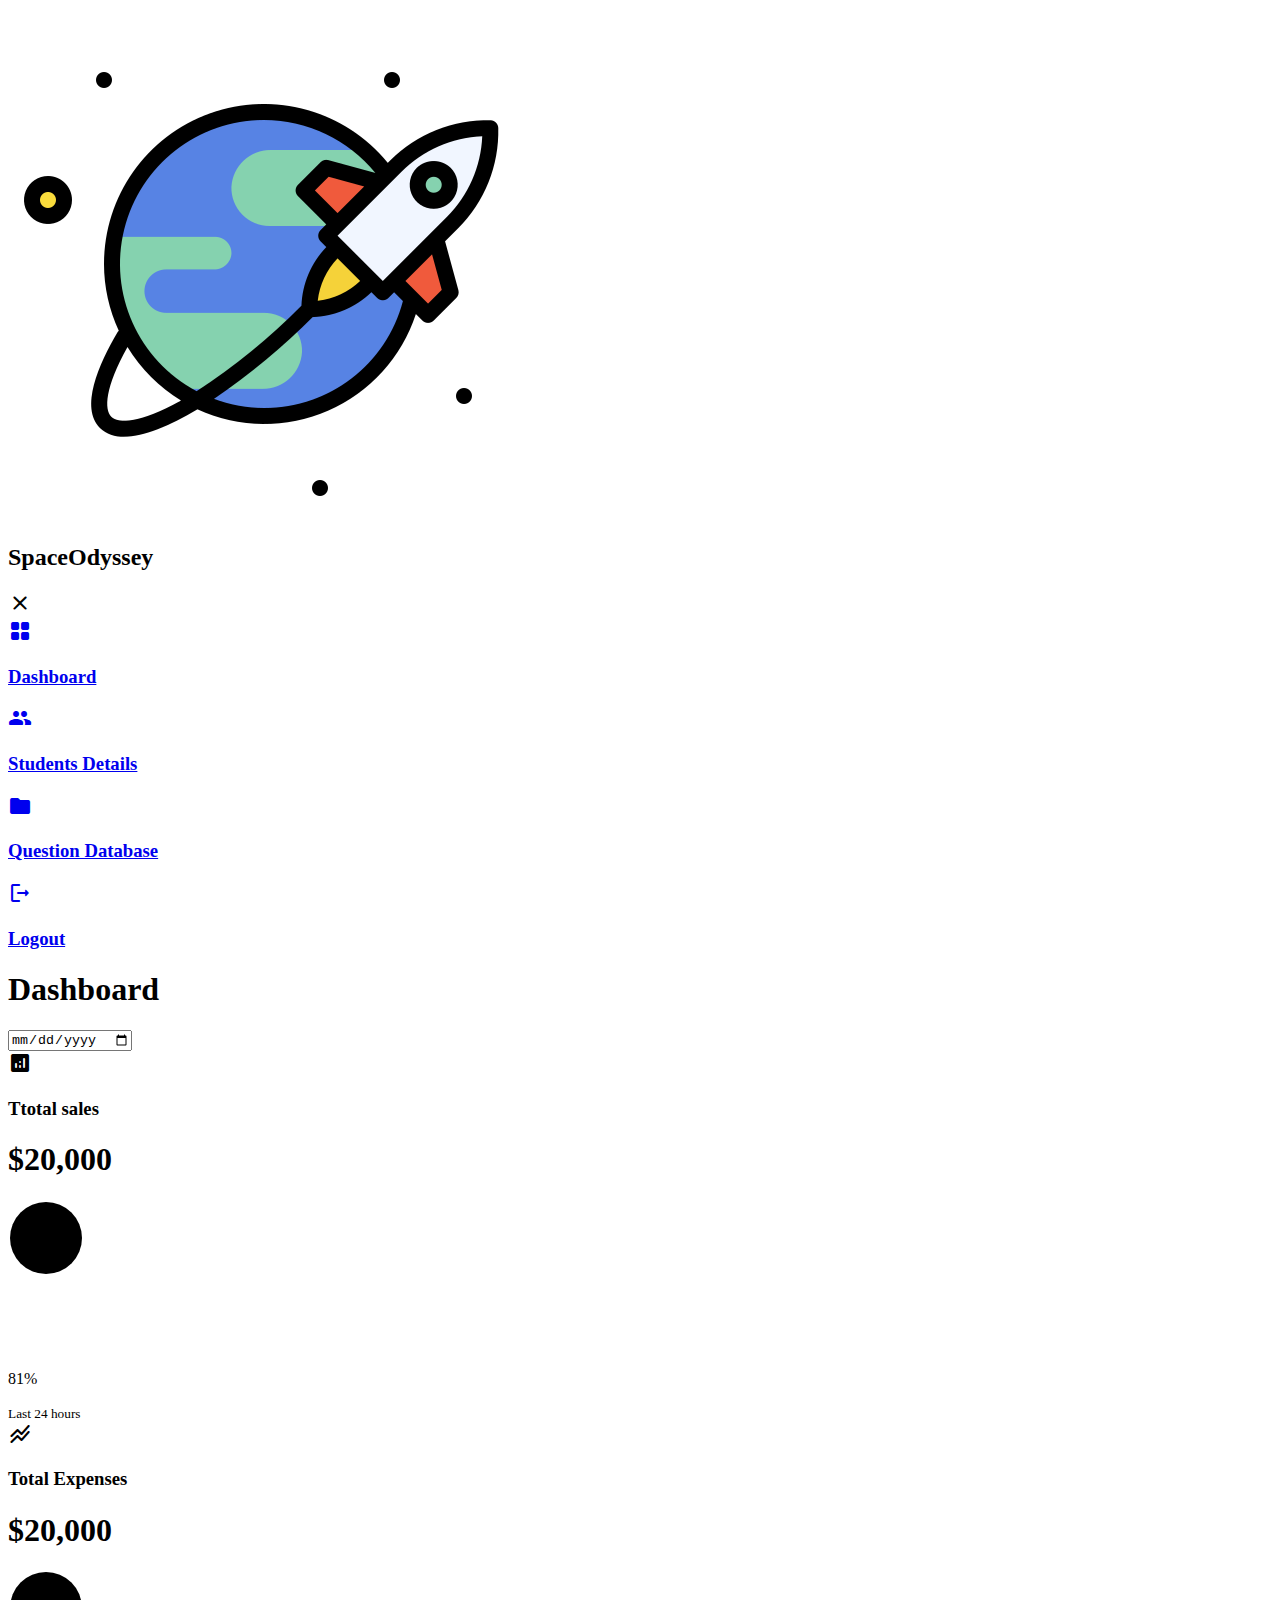
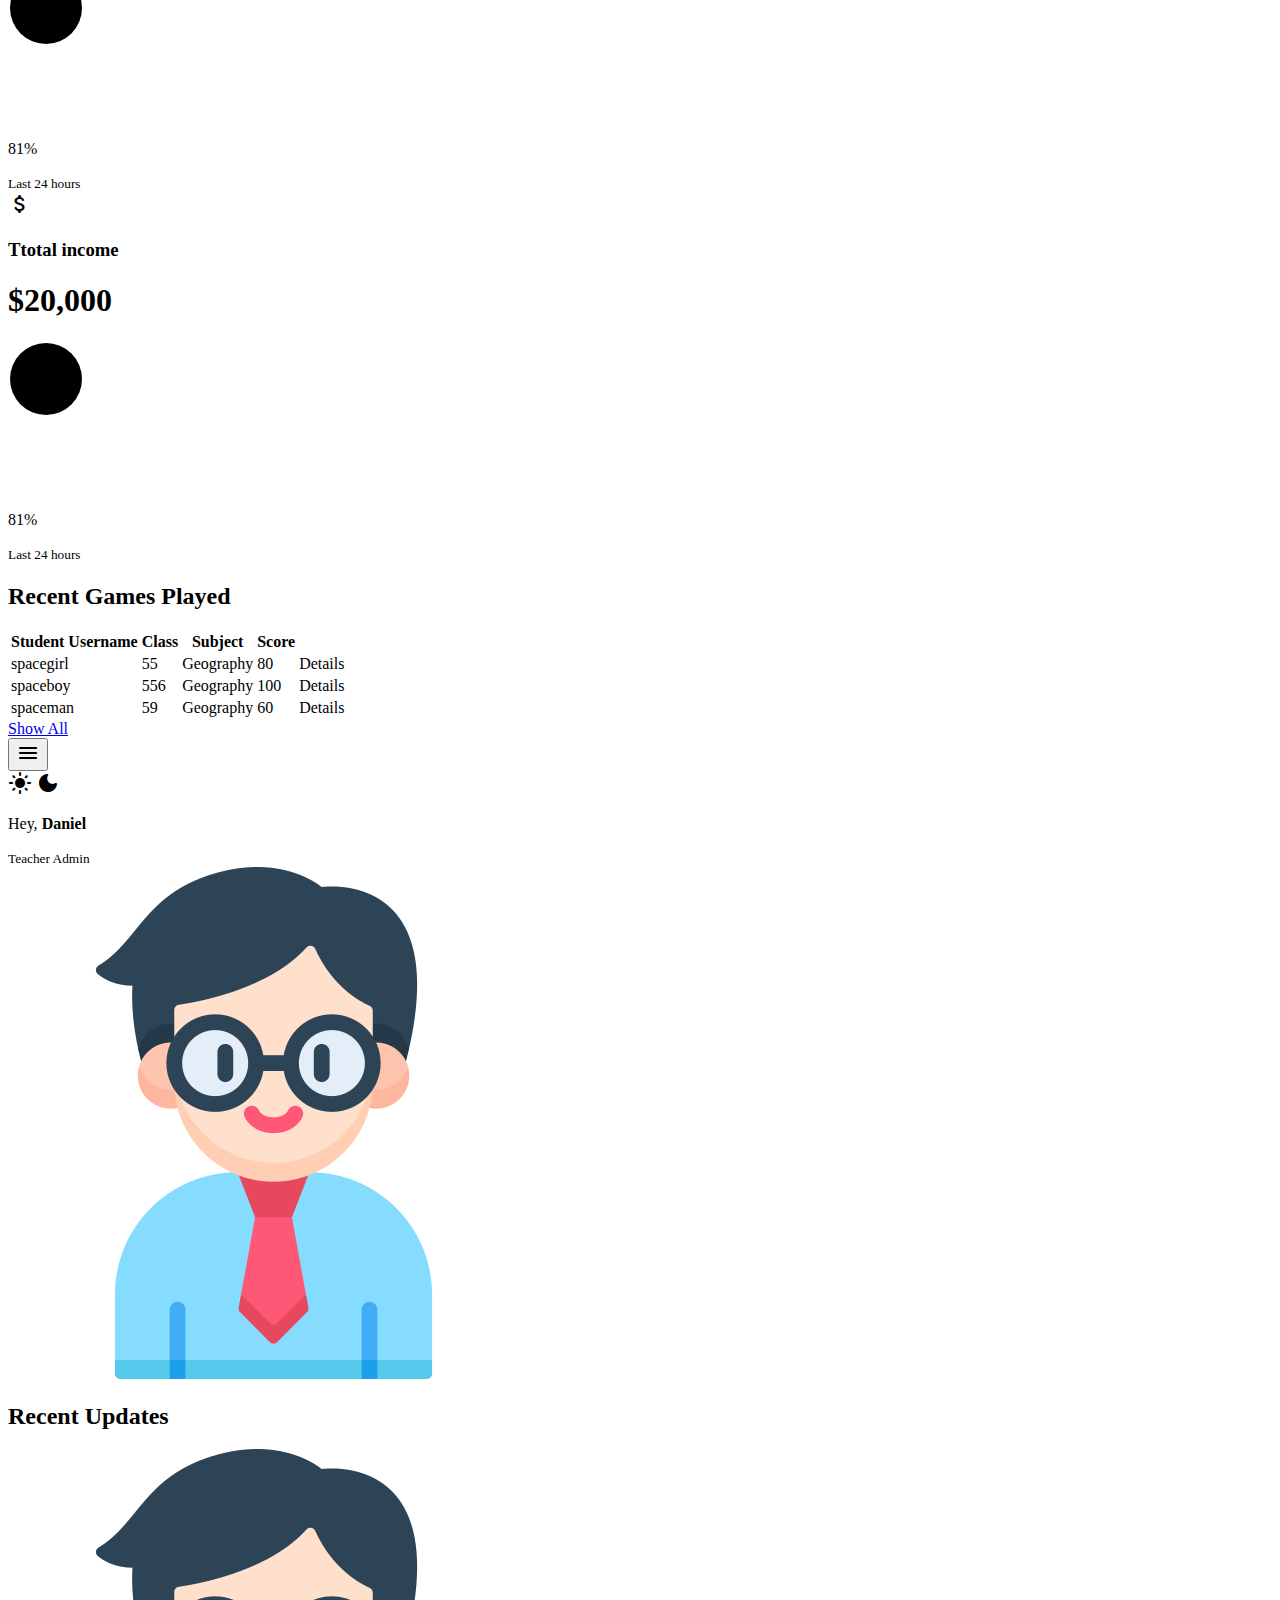
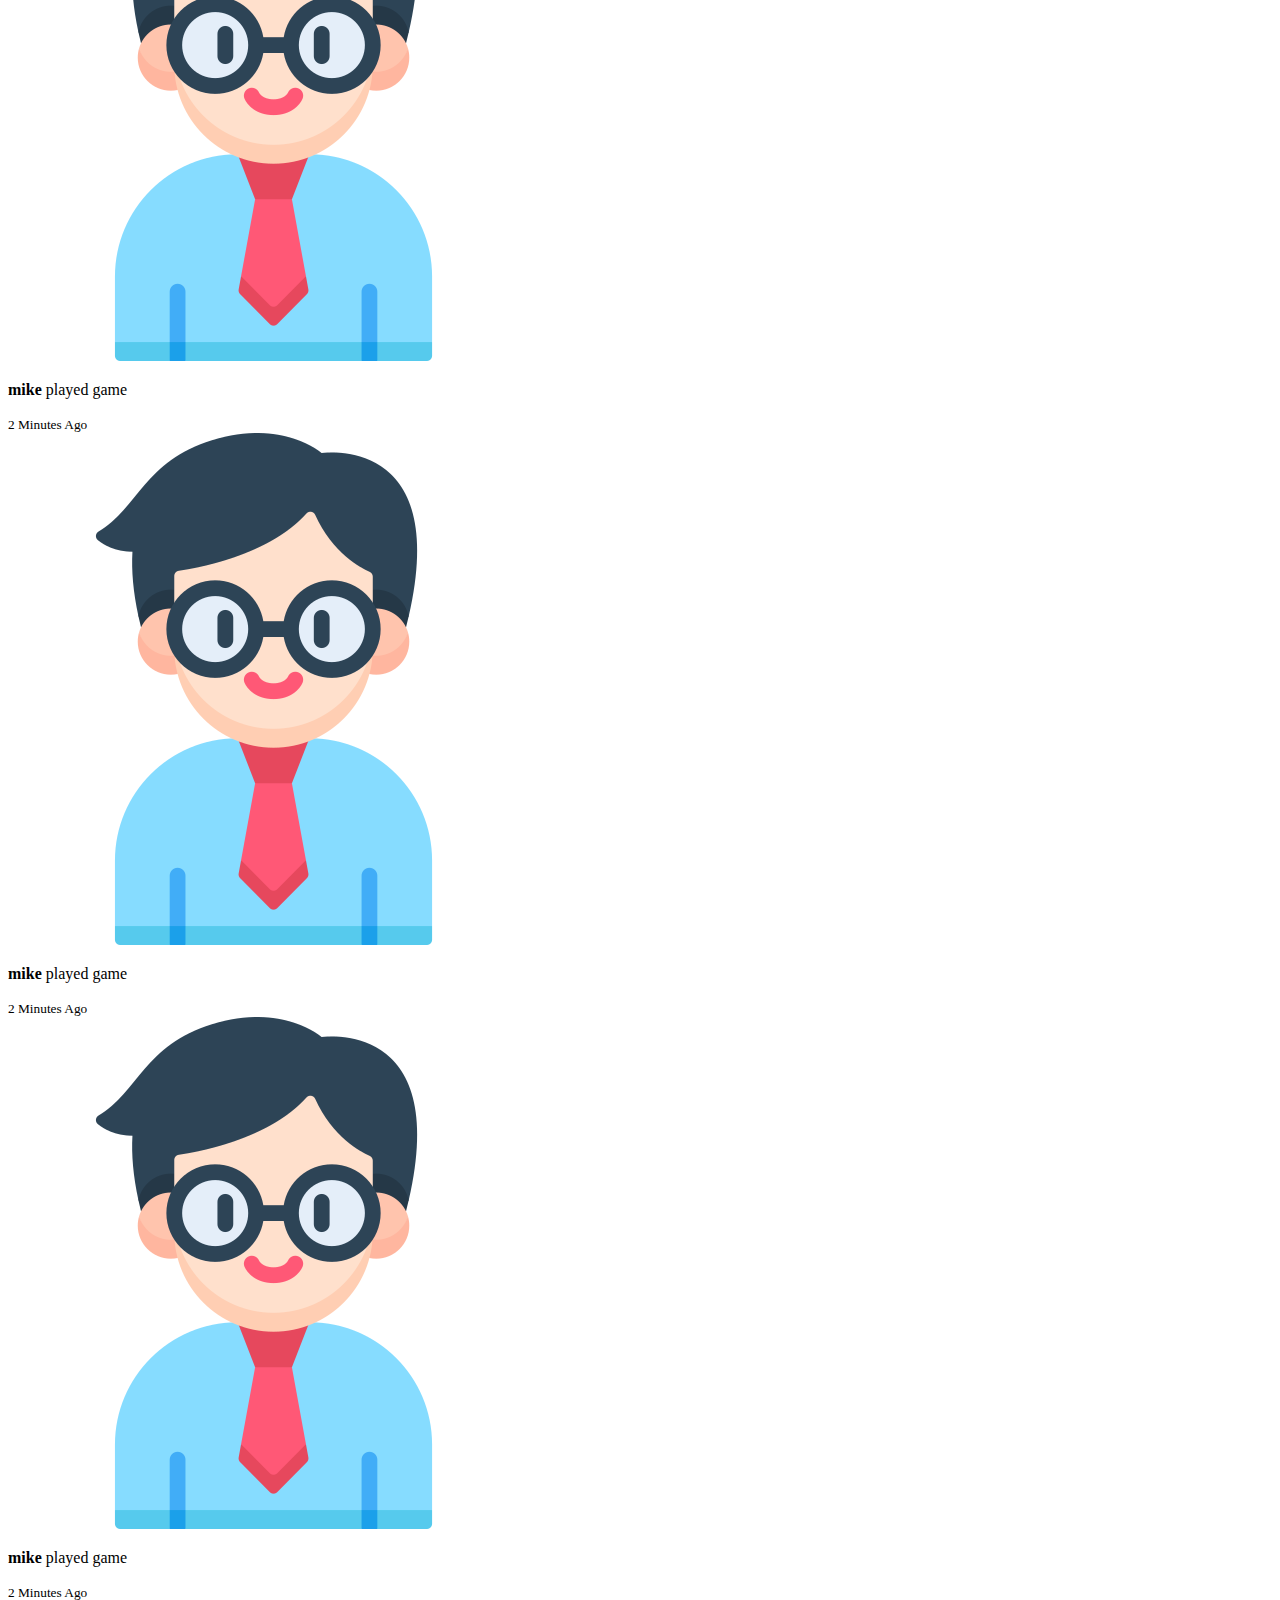
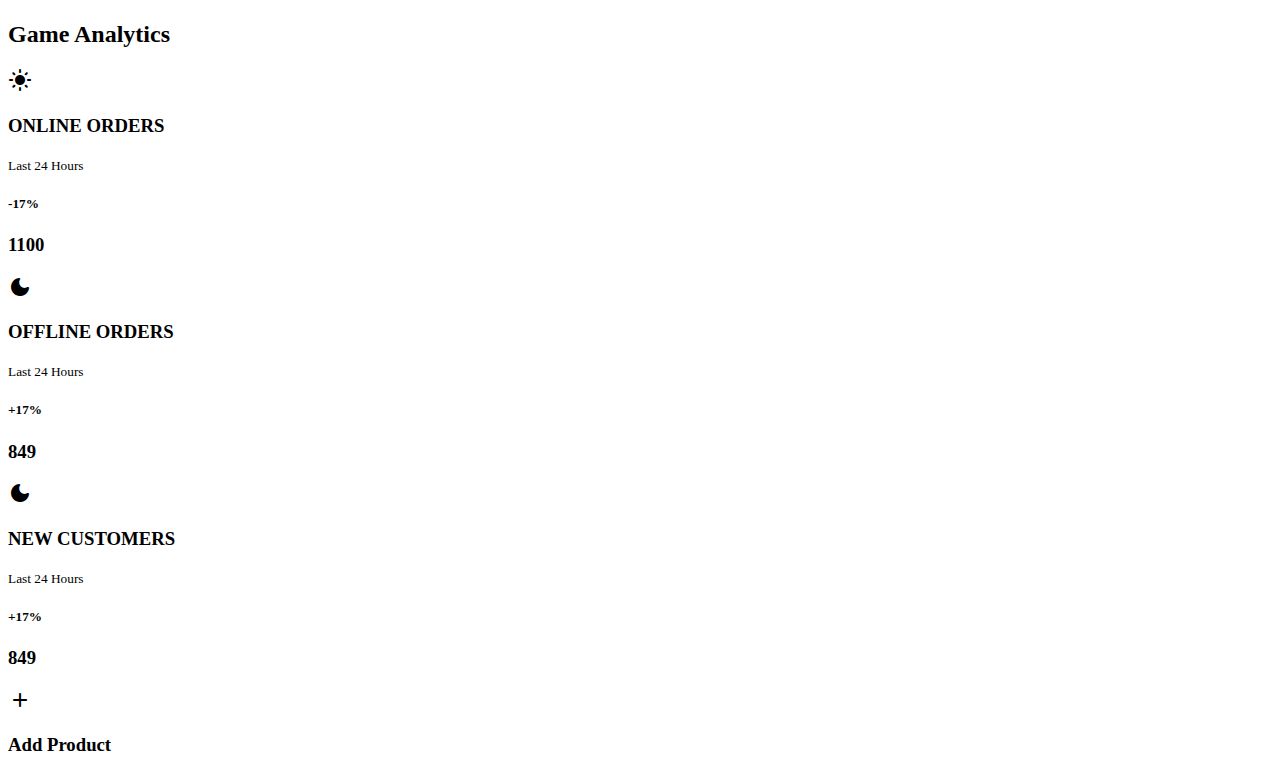
==== index.html @ 85c30ed5 "moved files" ====
<!DOCTYPE html>
<html lang="en">
<head>
    <meta charset="UTF-8">
    <meta http-equiv="X-UA-Compatible" content="IE=edge">
    <meta name="viewport" content="width=device-width, initial-scale=1.0">
    <title>Teacher Dashboard</title>

    <!--Material Icons-->
    <link href="https://fonts.googleapis.com/css2?family=Material+Icons+Round"
      rel="stylesheet">
    <!--Stylesheet-->
    <link rel="stylesheet" href="./style.css">
</head>
<body>
    <div class="container">

        <!---------------------- Sidebar -------------------->
        <aside>
            <div class="top">
                <div class="logo">
                    <img src="./images/logo.png" alt="">
                    <h2>Space<span class="danger">Odyssey</span></h2>
                </div>
                <div class="close" id="close-btn">
                    <span class="material-icons-round">close</span>
                </div>
            </div>

            <div class="sidebar">
                <a href="index.html" class="active">
                    <span class="material-icons-round">grid_view</span>
                    <h3>Dashboard</h3>
                </a>
                <a href="#">
                    <span class="material-icons-round">people</span>
                    <h3>Students Details</h3>
                </a>
                <a href="question.html">
                    <span class="material-icons-round">folder</span>
                    <h3>Question Database</h3>
                </a>
                <a href="#">
                    <span class="material-icons-round">logout</span>
                    <h3>Logout</h3>
                </a>
            </div>
        </aside>
        <!---------------------- End of Sidebar -------------------->
        <main>
            <h1>Dashboard</h1>

            <div class="date">
                <input type="date">
            </div>

            <div class="insights">
                <div class="sales">
                    <span class="material-icons-round">analytics</span>
                    <div class="middle">
                        <div class="left">
                            <h3>Ttotal sales</h3>
                            <h1>$20,000</h1>
                        </div>
                        <div class="progress">
                            <svg>
                                <circle cx='38' cy='38' r="36"></circle>
                            </svg>
                            <div class="number">
                                <p>81%</p>
                            </div>
                        </div>
                    </div>
                    <small class="text-muted">Last 24 hours</small>
                </div>
                <!----------------- End of Sales ------------------>

                <div class="expenses">
                    <span class="material-icons-round">stacked_line_chart</span>
                    <div class="middle">
                        <div class="left">
                            <h3>Total Expenses</h3>
                            <h1>$20,000</h1>
                        </div>
                        <div class="progress">
                            <svg>
                                <circle cx='38' cy='38' r="36"></circle>
                            </svg>
                            <div class="number">
                                <p>81%</p>
                            </div>
                        </div>
                    </div>
                    <small class="text-muted">Last 24 hours</small>
                </div>
                <!----------------- End of expenses ------------------>

                <div class="income">
                    <span class="material-icons-round">attach_money</span>
                    <div class="middle">
                        <div class="left">
                            <h3>Ttotal income</h3>
                            <h1>$20,000</h1>
                        </div>
                        <div class="progress">
                            <svg>
                                <circle cx='38' cy='38' r="36"></circle>
                            </svg>
                            <div class="number">
                                <p>81%</p>
                            </div>
                        </div>
                    </div>
                    <small class="text-muted">Last 24 hours</small>
                </div>
                <!----------------- End of income ------------------>
            </div>
            <!-------------- End of Insights ---------------->

            <div class="recent-games">
                <h2>Recent Games Played</h2>
                <table>
                    <thead>
                        <tr>
                            <th>Student Username</th>
                            <th>Class</th>
                            <th>Subject</th>
                            <th>Score</th>
                            <th></th>
                        </tr>
                    </thead>
                    <tbody>
                        <!-- <tr>
                            <td>spacegirl</td>
                            <td>0</td>
                            <td>English</td>
                            <td class="warning">100</td>
                            <td class="primary">Details</td>
                        </tr> -->
                        
                    </tbody>
                </table>
                <a href="#">Show All</a>
            </div>
        </main>
        <!-------------- End of Main ---------------->

        <div class="right">
            <div class="top">
                <button id="menu-btn">
                    <span class="material-icons-round">menu</span>
                </button>
                <div class="theme-toggle">
                    <span class="material-icons-round active">light_mode</span>
                    <span class="material-icons-round">dark_mode</span>
                </div>
                <div class="profile">
                    <div class="info">
                        <p>Hey, <b>Daniel</b></p>
                        <small class="text-muted">Teacher Admin</small>
                    </div>
                    <div class="profile-photo">
                        <img src="./images/profile-1.png" alt="">
                    </div>
                </div>
            </div>
            <!-------------- End of Top ---------------->

            <div class="recent-updates">
                <h2>Recent Updates</h2>
                <div class="updates">
                    <div class="update">
                        <div class="profile-photo">
                            <img src="./images/profile-1.png" alt="">
                        </div>
                        <div class="message">
                            <p><b>mike</b> played game</p>
                            <small class="text-muted">2 Minutes Ago</small>
                        </div>
                    </div>
                    <div class="update">
                        <div class="profile-photo">
                            <img src="./images/profile-1.png" alt="">
                        </div>
                        <div class="message">
                            <p><b>mike</b> played game</p>
                            <small class="text-muted">2 Minutes Ago</small>
                        </div>
                    </div>
                    <div class="update">
                        <div class="profile-photo">
                            <img src="./images/profile-1.png" alt="">
                        </div>
                        <div class="message">
                            <p><b>mike</b> played game</p>
                            <small class="text-muted">2 Minutes Ago</small>
                        </div>
                    </div>
                </div>
            </div>
            <!-------------- End of Recent Updates ---------------->

            <div class="game-analytics">
                <h2>Game Analytics</h2>
                <div class="item online">
                    <div class="icon">
                        <span class="material-icons-round">light_mode</span>
                    </div>
                    <div class="right">
                        <div class="info">
                            <h3>ONLINE ORDERS</h3>
                            <small class="text-mutedS">Last 24 Hours</small>
                        </div>
                        <h5 class="danger">-17%</h5>
                        <h3>1100</h3>
                    </div>
                </div>
                <div class="item offline">
                    <div class="icon">
                        <span class="material-icons-round">dark_mode</span>
                    </div>
                    <div class="right">
                        <div class="info">
                            <h3>OFFLINE ORDERS</h3>
                            <small class="text-mutedS">Last 24 Hours</small>
                        </div>
                        <h5 class="success">+17%</h5>
                        <h3>849</h3>
                    </div>
                </div>
                <div class="item customers">
                    <div class="icon">
                        <span class="material-icons-round">dark_mode</span>
                    </div>
                    <div class="right">
                        <div class="info">
                            <h3>NEW CUSTOMERS</h3>
                            <small class="text-mutedS">Last 24 Hours</small>
                        </div>
                        <h5 class="success">+17%</h5>
                        <h3>849</h3>
                    </div>
                </div>
                <div class="item add-product">
                    <div>
                        <span class="material-icons-round">add</span>
                        <h3>Add Product</h3>
                    </div>
                </div>
            </div>
        </div>


    </div>
    <script src="./request.js"></script>
    <script src="./orders.js"></script>
    <script src="./index.js"></script>
</body>
</html>
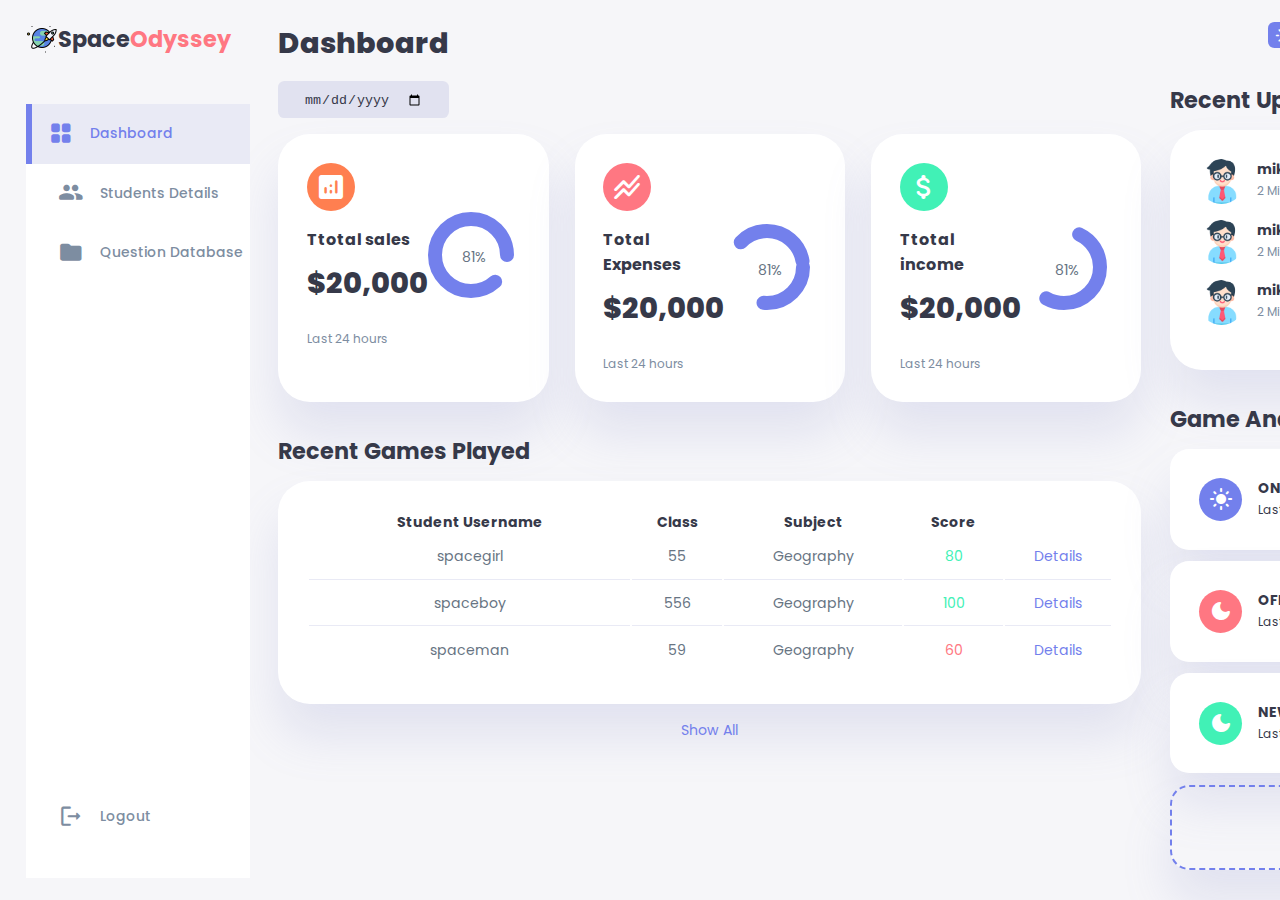
==== commit 67e2a4d5: "added requests" ====
--- a/index.html
+++ b/index.html
@@ -252,8 +252,8 @@
 
 
     </div>
-    <script src="./request.js"></script>
-    <script src="./orders.js"></script>
-    <script src="./index.js"></script>
+    <script src="./scripts/orders.js"></script>
+    <script type="module" src="./scripts/index.js"></script>
+    
 </body>
 </html>--- a/style.css
+++ b/style.css
@@ -0,0 +1,773 @@
+@import url('https://fonts.googleapis.com/css2?family=Poppins:wght@300;400;600;700;800&display=swap');
+
+/*-------------- Root Variables -----------------*/
+:root {
+    --color-primary: #7380ec;
+    --color-danger: #ff7782;
+    --color-success: #41f1b6;
+    --color-warning: #ffbb55;
+    --color-white: #fff;
+    --color-info-dark: #7d8da1;
+    --color-info-light: #dce1eb;
+    --color-dark: #363949;
+    --color-light: rgba(132, 139, 200, 0.18);
+    --color-primary-variant: #111e88;
+    --color-dark-variant: #677483;
+    --color-background: #f6f6f9;
+
+    --card-border-radius: 2rem;
+    --border-radius-1: 0.4rem;
+    --border-radius-2: 0.8rem;
+    --border-radius-3: 1.2rem;
+
+    --card-padding: 1.8rem;
+    --padding-1: 1.2rem;
+
+    --box-shadow: 0 2rem 3rem var(--color-light);
+}
+/* ======================== Dark Theme Variables ========================== */
+.dark-theme-variables{
+    --color-background: #181a1e;
+    --color-white: #202528;
+    --color-dark: #edeffd;
+    --color-dark-variant: #a3bdcc;
+    --color-light: rgba(0, 0, 0, 0.4);
+    --box-shadow: 0 2rem 3rem var(--color-light);
+}
+
+*{
+    margin: 0;
+    padding: 0;
+    outline: 0;
+    appearance: none;
+    border: 0;
+    text-decoration: none;
+    list-style: none;
+    box-sizing: border-box;
+}
+
+html{
+    font-size: 14;
+}
+
+body{
+    width: 100vw;
+    height: 100vh;
+    font-family: poppins, sans serif;
+    font-size: 0.88rem;
+    background: var(--color-background);
+    user-select: none;
+    overflow-x: hidden;
+    color: var(--color-dark);
+}
+
+.container{
+    display: grid;
+    width: 96%;
+    margin: 0 auto;
+    /* background: red; */
+    gap: 1.8rem;
+    grid-template-columns: 14rem auto 23rem; /*the 3 columns*/
+}
+
+a{
+    color: var(--color-dark);
+}
+
+img{
+    display: block;
+    width: 100%;
+}
+
+h1{
+    font-weight: 800;
+    font-size: 1.8rem;
+}
+
+h2{
+    font-size: 1.4rem;
+}
+
+h3{
+    font-size: 0.87rem;
+}
+
+h4{
+    font-size: 0.8rem;
+}
+
+h5{
+    font-size: 0.77rem;
+}
+
+small{
+    font-size: 0.75rem;
+}
+
+.profile-photo{
+    width: 2.8rem;
+    height: 2.8rem;
+    border-radius: 50%;
+    overflow: hidden;
+}
+
+.text-muted{
+    color: var(--color-info-dark);
+}
+
+p{
+    color: var(--color-dark-variant);
+}
+
+b{
+    color: var(--color-dark);
+}
+
+.primary{
+    color: var(--color-primary);
+}
+.danger{
+    color: var(--color-danger);
+}
+.success{
+    color: var(--color-success);
+}
+.warning{
+    color: var(--color-warning);
+}
+
+aside{
+    height: 100vh;
+}
+
+aside .top{
+    /* background: white; */
+    display: flex;
+    align-items: center;
+    justify-content: space-between;
+    margin-top: 1.4rem;
+}
+
+aside .logo{
+    display: flex;
+}
+
+aside .logo img{
+    width: 2rem;
+    height: 2rem;
+}
+
+aside .close{
+    display: none;
+}
+
+/* ======================== Sidebar ========================== */
+aside .sidebar{
+    background: var(--color-white);
+    display: flex;
+    flex-direction: column;
+    height: 86vh;
+    position: relative;
+    top: 3rem;
+}
+
+aside h3{
+    font-weight: 500;
+}
+
+aside .sidebar a {
+    display: flex;
+    color: var(--color-info-dark);
+    margin-left: 2rem;
+    gap: 1rem;
+    align-items: center;
+    position: relative;
+    height: 3.7rem;
+    transition: all 300ms ease;
+}
+
+aside .sidebar a span {
+    font-size: 1.6rem;
+    transition: all 300ms ease;
+}
+
+aside .sidebar a:last-child{    /*position logout button at the end*/
+    position: absolute;
+    bottom: 2rem;
+    width: 100%;
+}
+
+aside .sidebar a.active{
+    background: var(--color-light);
+    color: var(--color-primary);
+    margin-left: 0;
+}
+
+aside .sidebar a.active::before{
+    content: '';
+    width: 6px;
+    height: 100%;
+    background: var(--color-primary);
+}
+
+aside .sidebar a.active span{
+    color: var(--color-primary);
+    margin-left: calc(1rem -3px);
+}
+
+aside .sidebar a:hover {
+    color: var(--color-primary);
+}
+
+aside .sidebar a:hover span {
+    margin-left: 1rem;
+}
+
+
+/* ============================ Main ============================= */
+main {
+    margin-top: 1.4rem;
+}
+
+main .date {
+    display: inline-block;
+    background: var(--color-light);
+    border-radius: var(--border-radius-1);
+    margin-top: 1rem;
+    padding: 0.5rem 1.6rem;
+}
+
+main .date input[type="date"] {
+    background: transparent;
+    color: var(--color-dark);
+}
+
+main .insights {
+    display: grid;
+    grid-template-columns: repeat(3,1fr);
+    gap: 1.6rem;
+}
+
+main .insights > div {
+    background: var(--color-white);
+    padding: var(--card-padding);
+    border-radius: var(--card-border-radius);
+    margin-top: 1rem;
+    box-shadow: var(--box-shadow);
+    transition: all 300ms ease;
+}
+
+main .insights > div:hover{
+    box-shadow: none;
+}
+
+main .insights > div span {
+    background: coral;
+    padding: 0.5rem;
+    border-radius: 50%;
+    color: var(--color-white);
+    font-size: 2rem;
+}
+
+main .insights > div.expenses span{
+    background: var(--color-danger);
+}
+
+main .insights > div.income span{
+    background: var(--color-success);
+}
+
+main .insights > div .middle{
+    display: flex;
+    align-items: center;
+    justify-content: space-between;
+}
+
+main .insights h3{
+    margin: 1rem 0 0.6rem;
+    font-size: 1rem;
+}
+
+main .insights .progress{
+    position: relative;
+    width: 92px;
+    height: 92px;
+    border-radius: 50%;
+}
+
+main .insights svg {
+    
+    width: 7rem;
+    height: 7rem;
+}
+
+main .insights svg circle {
+    fill: none;
+    stroke: var(--color-primary);
+    stroke-width: 14;
+    stroke-linecap: round;
+    transform: translate(5px, 5px);
+    stroke-dasharray: 110;
+    stroke-dashoffset: 92;
+}
+
+main .insights .sales svg circle {
+    stroke-dashoffset: -30;
+    stroke-dasharray: 200;
+}
+
+main .insights .expenses svg circle {
+    stroke-dashoffset: 20;
+    stroke-dasharray: 80;
+}
+
+main .insights .income svg circle {
+    stroke-dashoffset: 35;
+    stroke-dasharray: 110;
+}
+
+main .insights .progress .number {
+    position: absolute;
+    top: 0;
+    left: 0;
+    height: 100%;
+    width: 100%;
+    display: flex;
+    justify-content: center;
+    align-items: center;
+}
+
+main .insights small {
+    display: block;
+    margin-top: 1.6rem;
+}
+
+/* ======================== Recent Games Table ========================== */
+main .recent-games {
+    margin-top: 2rem;
+}
+
+main .recent-games h2{
+    margin-bottom: 0.8rem;
+}
+
+main .recent-games table{
+    background: var(--color-white);
+    width: 100%;
+    border-radius: var(--card-border-radius);
+    padding: var(--card-padding);
+    text-align: center;
+    box-shadow: var(--box-shadow);
+    transition: all 300ms ease;
+}
+
+main .recent-games table:hover{
+    box-shadow: none;
+}
+
+main table tbody td{
+    height: 2.8rem;
+    border-bottom: 1px solid var(--color-light);
+    color: var(--color-dark-variant);
+}
+
+main table tbody tr:last-child td {
+    border: none;
+}
+
+main .recent-games a{
+    text-align: center;
+    display: block;
+    margin: 1rem auto;
+    color: var(--color-primary);
+}
+
+/* ======================== Right ========================== */
+.right{
+    margin-top: 1.4rem;
+}
+
+.right .top{
+    display: flex;
+    justify-content: end;
+    gap: 2rem;
+}
+
+.right .top button {
+    display: none;
+}
+
+.right .theme-toggle {
+    background: var(--color-light);
+    display: flex;
+    justify-content: space-between;
+    align-items: center;
+    height: 1.6rem;
+    width: 4.2rem;
+    cursor: pointer;
+    border-radius: var(--border-radius-1);
+}
+
+.right .theme-toggle span {
+    font-size: 1.2rem;
+    width: 50%;
+    height: 100%;
+    display: flex;
+    align-items: center;
+    justify-content: center;
+}
+
+.right .theme-toggle span.active {
+    background: var(--color-primary);
+    color: white;
+    border-radius: var(--border-radius-1);
+}
+
+.right .top .profile {
+    display: flex;
+    gap: 2rem;
+    text-align: right;
+}
+
+/* ======================== Recent Games ========================== */
+.right .recent-updates {
+    margin-top: 1rem;
+}
+
+.right .recent-updates h2 {
+    margin-bottom: 0.8rem;
+}
+
+.right .recent-updates .updates {
+    background: var(--color-white);
+    padding: var(--card-padding);
+    border-radius: var(--card-border-radius);
+    box-shadow: var(--box-shadow);
+    transition: all 300ms ease;
+}
+
+.right .recent-updates .updates:hover{
+    box-shadow: none;
+}
+
+.right .recent-updates .updates .update{
+    display: grid;
+    grid-template-columns: 2.6rem auto;
+    gap: 1rem;
+    margin-bottom: 1rem;
+}
+
+/* ======================== Game Analytics ========================== */
+.right .game-analytics {
+    margin-top: 2rem;
+}
+
+.right .game-analytics h2 {
+    margin-bottom: 0.8rem;
+}
+
+.right .game-analytics .item {
+    background: var(--color-white);
+    display: flex;
+    align-items: center;
+    gap: 1rem;
+    margin-bottom: 0.7rem;
+    padding: var(--card-padding);
+    border-radius: var(--border-radius-3);
+    box-shadow: var(--box-shadow);
+    transition: all 300ms ease;
+}
+
+.right .game-analytics .item:hover{
+    box-shadow: none;
+}
+
+.right .game-analytics .item .right {
+    display: flex;
+    justify-content: space-between;
+    align-items: start;
+    margin: 0;
+    width: 100%;
+}
+
+.right .game-analytics .item .icon {
+    padding: 0.6rem;
+    color: var(--color-white);
+    border-radius: 50%;
+    background: var(--color-primary);
+    display: flex;
+}
+
+.right .game-analytics .item.offline .icon {
+    background: var(--color-danger);
+}
+
+.right .game-analytics .item.customers .icon {
+    background: var(--color-success);
+}
+
+.right .game-analytics .item.customers .icon{
+    background: var(--color-success);
+}
+
+.right .game-analytics .item.add-product {
+    background-color: transparent;
+    border: 2px dashed var(--color-primary);
+    display: flex;
+    align-items: center;
+    justify-content: center;
+}
+
+.right .game-analytics .item.add-product div {
+    display: flex;
+    align-items: center;
+    gap: 0.6rem;
+}
+
+.right .game-analytics .item.add-product div h3 {
+    font-weight: 600;
+}
+
+/* ======================== Question Database ========================== */
+main .question{
+    margin-top: 2rem;
+    display: grid;
+    grid-template-columns: repeat(2, 1fr);
+    gap: 1.6rem;
+
+}
+
+main .question > a{
+    background: var(--color-white);
+    padding: var(--card-padding);
+    border-radius: var(--card-border-radius);
+    margin-top: 1rem;
+    box-shadow: var(--box-shadow);
+    transition: all 300ms ease;
+}
+
+main .question > a:hover{
+    box-shadow: none;
+}
+
+main .question button {
+    background-color: transparent;
+    padding: 1rem;
+    cursor: pointer;
+}
+
+main .question .select, main a{
+    align-items: center;
+    justify-content: center;
+    display: flex;
+    cursor: pointer;
+}
+
+main .question > a span{
+    background: var(--color-primary);
+    padding: 0.5rem;
+    border-radius: 50%;
+    color: var(--color-white);
+    font-size: 2rem;
+}
+
+main .question > a.view-question span{
+    background: var(--color-primary-variant);
+}
+
+/* ======================== Question Input ========================== */
+.question-inputs {
+    background: var(--color-white);
+    margin-top: 2rem;
+    padding: var(--card-padding);
+    border-radius: var(--card-border-radius);
+    justify-content: center;
+}
+
+form label {
+    font-weight: 800;
+    font-size: 1rem;
+    margin: 1rem;
+}
+::placeholder, form select {
+    font-family: poppins;
+}
+
+form input, form select, textarea{
+    display: inline-block;
+    width: 100%;
+    padding: 12px 20px;
+    margin: 8px 0;
+    border: 1px solid var(--color-primary);
+}
+
+form {
+    margin: 1rem;
+    display: flex;
+}
+
+.question-inputs #create-question{
+    padding: var(--padding-1);
+    border-radius: var(--border-radius-3);
+    background: var(--color-primary);
+    font-family: poppins;
+    color: var(--color-white);
+    font-weight: 800;
+    font-size: 1rem;
+    cursor: pointer;
+}
+
+.question-inputs div{
+    justify-content: right;
+    display: flex;
+}
+
+.question-inputs .validate {
+    margin-right: auto;
+    padding-top: 1rem;
+    display: none;
+    color: var(--color-danger);
+    font-weight: 700;
+    font-size: 1rem;
+}
+
+
+
+
+
+
+/* ======================== Media Queries ========================== */
+@media screen and (max-width: 1200px) {
+    .container{
+        width: 94%;
+        grid-template-columns: 7rem auto 23rem;
+    }
+    aside .logo h2 {
+        display: none;
+    }
+    aside .sidebar h3{
+        display: none;
+    }
+    aside .sidebar a {
+        width: 5.6rem;
+    }
+    aside .sidebar a:last-child{
+        position: relative;
+        margin-top: 1.8rem;
+    }
+    main .insights{
+        grid-template-columns: 1fr;
+        gap: 0;
+    }
+    main .recent-games {
+        width: 94%;
+        position: absolute;
+        left: 50%;
+        transform: translateX(-50%);
+        margin: 2rem 0 0 8.8rem;
+    }
+    main .recent-games table {
+        width: 83vw;
+    }
+    main table thead tr th:last-child,
+    main table body tr td:last-child{
+        display: none;
+    }
+}
+
+/* ======================== Media Queries 2 ========================== */
+@media screen and (max-width: 768px) {
+    .container{
+        width: 100%;
+        grid-template-columns: 1fr;
+    }
+    aside {
+        position: fixed;
+        left: -100%;
+        background: var(--color-white);
+        width: 18rem;
+        z-index: 3;
+        box-shadow: 1rem 3rem 4rem var(--color-light);
+        height: 100vh;
+        padding-right: var(--card-padding);
+        display: none;
+        animation: showMenu 400ms ease forwards;
+    }
+    @keyframes showMenu{
+        to{
+            left:0
+        }
+    }
+    aside .logo{
+        margin-left: 1rem;
+    }
+    aside .logo h2{
+        display: inline;
+    }
+    aside .sidebar h3{
+        display: inline;
+    }
+    aside .sidebar a{
+        width: 100%;
+        height: 3.4rem;
+    }
+    aside .sidebar a:last-child{
+        position: absolute;
+        bottom: 5rem;
+    }
+    aside .close{
+        display: inline-block;
+        cursor: pointer;
+    }
+
+    main{
+        margin-top: 8rem;
+        padding: 0 1rem;
+    }
+    main .recent-games{
+        position: relative;
+        margin: 3rem 0 0 0 ;
+        width: 100%;
+    }
+    main .recent-games table{
+        width: 100%;
+        margin: 0;
+    }
+
+    .right {
+        width: 94%;
+        margin: 0 auto 4rem;
+    }
+    .right .top{
+        position: fixed;
+        top: 0;
+        left: 0;
+        align-items: center;
+        padding: 0 0.8rem;
+        height: 4.6rem;
+        background: var(--color-white);
+        width: 100%;
+        margin: 0;
+        z-index: 2;
+        box-shadow: 0 1rem 1rem var(--color-white);
+    }
+    .right .top .theme-toggle{
+        width: 4.4rem;
+        position: absolute;
+        left: 65%;
+    }
+    .right .profile .info{
+        display: none;
+    }
+    .right .top button{
+        display: inline-block;
+        background: transparent;
+        cursor: pointer;
+        color: var(--color-dark);
+        position: absolute;
+        left: 1rem;
+    }
+    .right .top button span{
+        font-size: 2rem;
+    }
+}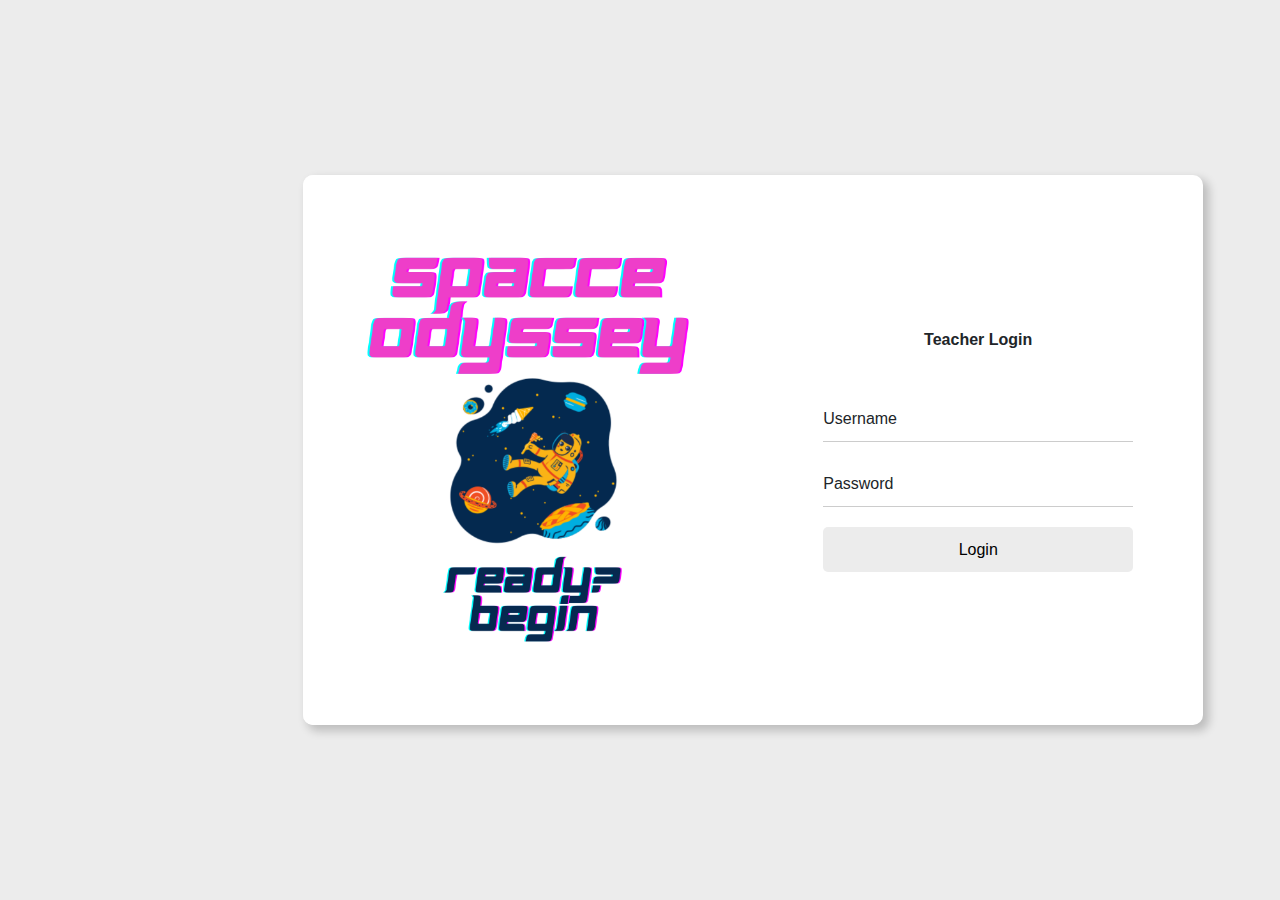
==== commit 3fedf5ab: "fixed login" ====
--- a/index.html
+++ b/index.html
@@ -4,256 +4,49 @@
     <meta charset="UTF-8">
     <meta http-equiv="X-UA-Compatible" content="IE=edge">
     <meta name="viewport" content="width=device-width, initial-scale=1.0">
-    <title>Teacher Dashboard</title>
-
-    <!--Material Icons-->
-    <link href="https://fonts.googleapis.com/css2?family=Material+Icons+Round"
-      rel="stylesheet">
-    <!--Stylesheet-->
-    <link rel="stylesheet" href="./style.css">
+    <link rel="stylesheet" href="style.css">
+    <link rel="stylesheet" href="https://cdn.jsdelivr.net/npm/bootstrap@5.2.3/dist/css/bootstrap.min.css">
+    <title>Login | SpaceOdyssey Teacher</title>
 </head>
-<body>
-    <div class="container">
-
-        <!---------------------- Sidebar -------------------->
-        <aside>
-            <div class="top">
-                <div class="logo">
-                    <img src="./images/logo.png" alt="">
-                    <h2>Space<span class="danger">Odyssey</span></h2>
+<body>    
+    <div class="wrapper">
+        <div class="container main">
+            <!-- <div class="heading">
+                <h1>Teacher login</h1>
+            </div> -->
+            <div class="row">
+                <div class="col-md-6 side-image">
+                    <!-------Image-------->
+                    <!-- <img src="images/white.png" alt=""> -->
+                    <!-- <div class="text">
+                        <p>Join the community of developers <i>- ludiflex</i></p>
+                    </div> -->
                 </div>
-                <div class="close" id="close-btn">
-                    <span class="material-icons-round">close</span>
-                </div>
-            </div>
-
-            <div class="sidebar">
-                <a href="index.html" class="active">
-                    <span class="material-icons-round">grid_view</span>
-                    <h3>Dashboard</h3>
-                </a>
-                <a href="#">
-                    <span class="material-icons-round">people</span>
-                    <h3>Students Details</h3>
-                </a>
-                <a href="question.html">
-                    <span class="material-icons-round">folder</span>
-                    <h3>Question Database</h3>
-                </a>
-                <a href="#">
-                    <span class="material-icons-round">logout</span>
-                    <h3>Logout</h3>
-                </a>
-            </div>
-        </aside>
-        <!---------------------- End of Sidebar -------------------->
-        <main>
-            <h1>Dashboard</h1>
-
-            <div class="date">
-                <input type="date">
-            </div>
-
-            <div class="insights">
-                <div class="sales">
-                    <span class="material-icons-round">analytics</span>
-                    <div class="middle">
-                        <div class="left">
-                            <h3>Ttotal sales</h3>
-                            <h1>$20,000</h1>
+                <div class="col-md-6 right">
+                     <div class="input-box" id="login">
+                        <header>Teacher Login</header>
+                        <div class="input-field">
+                            <input type="text" class="input" id="username" required autocomplete="off">
+                            <label for="email">Username</label>
                         </div>
-                        <div class="progress">
-                            <svg>
-                                <circle cx='38' cy='38' r="36"></circle>
-                            </svg>
-                            <div class="number">
-                                <p>81%</p>
-                            </div>
+                        <div class="input-field">
+                            <input type="password" class="input" id="password" required>
+                            <label for="password">Password</label>
                         </div>
-                    </div>
-                    <small class="text-muted">Last 24 hours</small>
-                </div>
-                <!----------------- End of Sales ------------------>
-
-                <div class="expenses">
-                    <span class="material-icons-round">stacked_line_chart</span>
-                    <div class="middle">
-                        <div class="left">
-                            <h3>Total Expenses</h3>
-                            <h1>$20,000</h1>
+                        <div class="input-field">
+                            <input type="submit" class="submit" id="submit" value="Login">                            
                         </div>
-                        <div class="progress">
-                            <svg>
-                                <circle cx='38' cy='38' r="36"></circle>
-                            </svg>
-                            <div class="number">
-                                <p>81%</p>
-                            </div>
+                        <div class="errormsg">
+                            <p>Incorrect username or password!</p>
                         </div>
-                    </div>
-                    <small class="text-muted">Last 24 hours</small>
-                </div>
-                <!----------------- End of expenses ------------------>
-
-                <div class="income">
-                    <span class="material-icons-round">attach_money</span>
-                    <div class="middle">
-                        <div class="left">
-                            <h3>Ttotal income</h3>
-                            <h1>$20,000</h1>
-                        </div>
-                        <div class="progress">
-                            <svg>
-                                <circle cx='38' cy='38' r="36"></circle>
-                            </svg>
-                            <div class="number">
-                                <p>81%</p>
-                            </div>
-                        </div>
-                    </div>
-                    <small class="text-muted">Last 24 hours</small>
-                </div>
-                <!----------------- End of income ------------------>
-            </div>
-            <!-------------- End of Insights ---------------->
-
-            <div class="recent-games">
-                <h2>Recent Games Played</h2>
-                <table>
-                    <thead>
-                        <tr>
-                            <th>Student Username</th>
-                            <th>Class</th>
-                            <th>Subject</th>
-                            <th>Score</th>
-                            <th></th>
-                        </tr>
-                    </thead>
-                    <tbody>
-                        <!-- <tr>
-                            <td>spacegirl</td>
-                            <td>0</td>
-                            <td>English</td>
-                            <td class="warning">100</td>
-                            <td class="primary">Details</td>
-                        </tr> -->
-                        
-                    </tbody>
-                </table>
-                <a href="#">Show All</a>
-            </div>
-        </main>
-        <!-------------- End of Main ---------------->
-
-        <div class="right">
-            <div class="top">
-                <button id="menu-btn">
-                    <span class="material-icons-round">menu</span>
-                </button>
-                <div class="theme-toggle">
-                    <span class="material-icons-round active">light_mode</span>
-                    <span class="material-icons-round">dark_mode</span>
-                </div>
-                <div class="profile">
-                    <div class="info">
-                        <p>Hey, <b>Daniel</b></p>
-                        <small class="text-muted">Teacher Admin</small>
-                    </div>
-                    <div class="profile-photo">
-                        <img src="./images/profile-1.png" alt="">
-                    </div>
-                </div>
-            </div>
-            <!-------------- End of Top ---------------->
-
-            <div class="recent-updates">
-                <h2>Recent Updates</h2>
-                <div class="updates">
-                    <div class="update">
-                        <div class="profile-photo">
-                            <img src="./images/profile-1.png" alt="">
-                        </div>
-                        <div class="message">
-                            <p><b>mike</b> played game</p>
-                            <small class="text-muted">2 Minutes Ago</small>
-                        </div>
-                    </div>
-                    <div class="update">
-                        <div class="profile-photo">
-                            <img src="./images/profile-1.png" alt="">
-                        </div>
-                        <div class="message">
-                            <p><b>mike</b> played game</p>
-                            <small class="text-muted">2 Minutes Ago</small>
-                        </div>
-                    </div>
-                    <div class="update">
-                        <div class="profile-photo">
-                            <img src="./images/profile-1.png" alt="">
-                        </div>
-                        <div class="message">
-                            <p><b>mike</b> played game</p>
-                            <small class="text-muted">2 Minutes Ago</small>
-                        </div>
-                    </div>
-                </div>
-            </div>
-            <!-------------- End of Recent Updates ---------------->
-
-            <div class="game-analytics">
-                <h2>Game Analytics</h2>
-                <div class="item online">
-                    <div class="icon">
-                        <span class="material-icons-round">light_mode</span>
-                    </div>
-                    <div class="right">
-                        <div class="info">
-                            <h3>ONLINE ORDERS</h3>
-                            <small class="text-mutedS">Last 24 Hours</small>
-                        </div>
-                        <h5 class="danger">-17%</h5>
-                        <h3>1100</h3>
-                    </div>
-                </div>
-                <div class="item offline">
-                    <div class="icon">
-                        <span class="material-icons-round">dark_mode</span>
-                    </div>
-                    <div class="right">
-                        <div class="info">
-                            <h3>OFFLINE ORDERS</h3>
-                            <small class="text-mutedS">Last 24 Hours</small>
-                        </div>
-                        <h5 class="success">+17%</h5>
-                        <h3>849</h3>
-                    </div>
-                </div>
-                <div class="item customers">
-                    <div class="icon">
-                        <span class="material-icons-round">dark_mode</span>
-                    </div>
-                    <div class="right">
-                        <div class="info">
-                            <h3>NEW CUSTOMERS</h3>
-                            <small class="text-mutedS">Last 24 Hours</small>
-                        </div>
-                        <h5 class="success">+17%</h5>
-                        <h3>849</h3>
-                    </div>
-                </div>
-                <div class="item add-product">
-                    <div>
-                        <span class="material-icons-round">add</span>
-                        <h3>Add Product</h3>
-                    </div>
+                        <!-- <div class="signin">
+                            <span>Incorrect username or password? <a href="#">Log in here</a></span>
+                        </div> -->
+                     </div>
                 </div>
             </div>
         </div>
-
-
     </div>
-    <script src="./scripts/orders.js"></script>
-    <script type="module" src="./scripts/index.js"></script>
-    
 </body>
+<script type="module" src="./scripts/login.js"></script>
 </html>--- a/style.css
+++ b/style.css
@@ -1,3 +1,169 @@
+@import url('https://fonts.googleapis.com/css2?family=Nunito:wght@400;600;800&display=swap');
+
+*{
+    font-family: 'Poppins', sans-serif;
+}
+.wrapper{
+    /* display: grid; */
+    /* background: #a62323; */
+    background: #ececec;
+    padding: 0 20px 0 20px;
+}
+.heading{
+    display: flex;
+    justify-content: center;
+    /* padding-top: 18vh; */
+}
+h1{
+    font-weight: 800;
+    font-size: 1.8rem;
+}
+.main{
+    /* display: grid;
+    grid-template-rows: 0.25fr 2fr;
+    grid-gap : 0; */
+    display: flex;
+    justify-content: center;
+    align-items: center;
+    min-height: 100vh;
+}
+.row{
+    width: 900px;
+    height: 550px;
+    border-radius: 10px;
+    background: #fff;
+    box-shadow: 5px 5px 10px 1px rgba(0,0,0,0.2);
+}
+.side-image{
+    background-image: url("images/loginbg.png");
+    background-position: center;
+    background-size: cover;
+    background-repeat: no-repeat;
+    position: relative;
+    border-radius: 10px 0 0 10px;
+}
+img{
+    width: 35px;
+    position: absolute;
+    top: 30px;
+    left: 30px;
+}
+.text{
+    position: absolute;
+    top: 50%;
+    left: 50%;
+    transform: translate(-50%, -50%);
+}
+.text p{
+    color: #fff;
+    font-size: 18px;
+}
+i{
+    font-weight: 400;
+    font-size: 15px;
+}
+.right{
+    display: flex;
+    justify-content: center;
+    align-items: center;
+    position: relative;
+}
+.input-box{
+    width: 330px;
+    box-sizing: border-box;
+}
+.input-box header{
+    font-weight: 700;
+    text-align: center;
+    margin-bottom: 45px;
+}
+.input-field{
+    display: flex;
+    flex-direction: column;
+    position: relative;
+    padding: 0 10px 0 10px;
+}
+.input{
+    height: 45px;
+    width: 100%;
+    background: transparent;
+    border: none;
+    border-bottom: 1px solid rgba(0,0,0,0.2);
+    outline: none;
+    margin-bottom: 20px;
+    color: #40414a;
+}
+.input-box .input-field label{
+    position: absolute;
+    top: 10px;
+    left: 10px;
+    pointer-events: none;
+    transition: .5s;
+}
+.input-field .input:focus ~ label{
+    top: -10px;
+    font-size: 13px;
+}
+.input-field .input:valid ~ label{
+    top: -10px;
+    font-size: 13px;
+    color: #5d5076;
+}
+.input-field .input:focus, .input-field .input:valid{
+    border-bottom: 1px solid #743ae1;
+}
+.submit{
+    border: none;
+    outline: none;
+    height: 45px;
+    background: #ececec;
+    border-radius: 5px;
+    transition: .4s;
+}
+.submit:hover{
+    background: rgba(37, 95, 156,0.9);
+    color: #fff;
+}
+.errormsg{
+    text-align: center;
+    font-size: small;
+    margin-top: 25px;
+    display: none;
+}
+span a{
+    text-decoration: none;
+    font-weight: 700;
+    color: #000;
+    transition: .5s;
+}
+span a:hover{
+    text-decoration: underline;
+    color: #000;
+}
+@media only screen and (max-width: 768px){
+    .side-image{
+        border-radius: 10px 10px 0 0;
+    }
+    img{
+        width: 35px;
+        position: absolute;
+        top: 20px;
+        left: 47%;
+    }
+    .text{
+        position: absolute;
+        top: 70%;
+        text-align: center;
+    }
+    .text p,i{
+        font-size: 17px;
+    }
+    .row{
+        max-width: 420px;
+        width: 100%;
+    }
+}
+
 @import url('https://fonts.googleapis.com/css2?family=Poppins:wght@300;400;600;700;800&display=swap');
 
 /*-------------- Root Variables -----------------*/
@@ -589,11 +755,11 @@
     font-size: 1rem;
     margin: 1rem;
 }
-::placeholder, form select {
+::placeholder, form div select {
     font-family: poppins;
 }
 
-form input, form select, textarea{
+form div input, form div select, textarea{
     display: inline-block;
     width: 100%;
     padding: 12px 20px;
@@ -601,12 +767,13 @@
     border: 1px solid var(--color-primary);
 }
 
-form {
+form div {
     margin: 1rem;
     display: flex;
 }
 
 .question-inputs #create-question{
+    width: 13rem;
     padding: var(--padding-1);
     border-radius: var(--border-radius-3);
     background: var(--color-primary);
@@ -617,14 +784,13 @@
     cursor: pointer;
 }
 
-.question-inputs div{
+.question-inputs .submit-btn{
     justify-content: right;
     display: flex;
 }
 
 .question-inputs .validate {
     margin-right: auto;
-    padding-top: 1rem;
     display: none;
     color: var(--color-danger);
     font-weight: 700;
@@ -730,6 +896,12 @@
         width: 100%;
     }
     main .recent-games table{
+        width: 100%;
+        margin: 0;
+    }
+    main .question-inputs form{
+        display: block;
+        position: relative;
         width: 100%;
         margin: 0;
     }
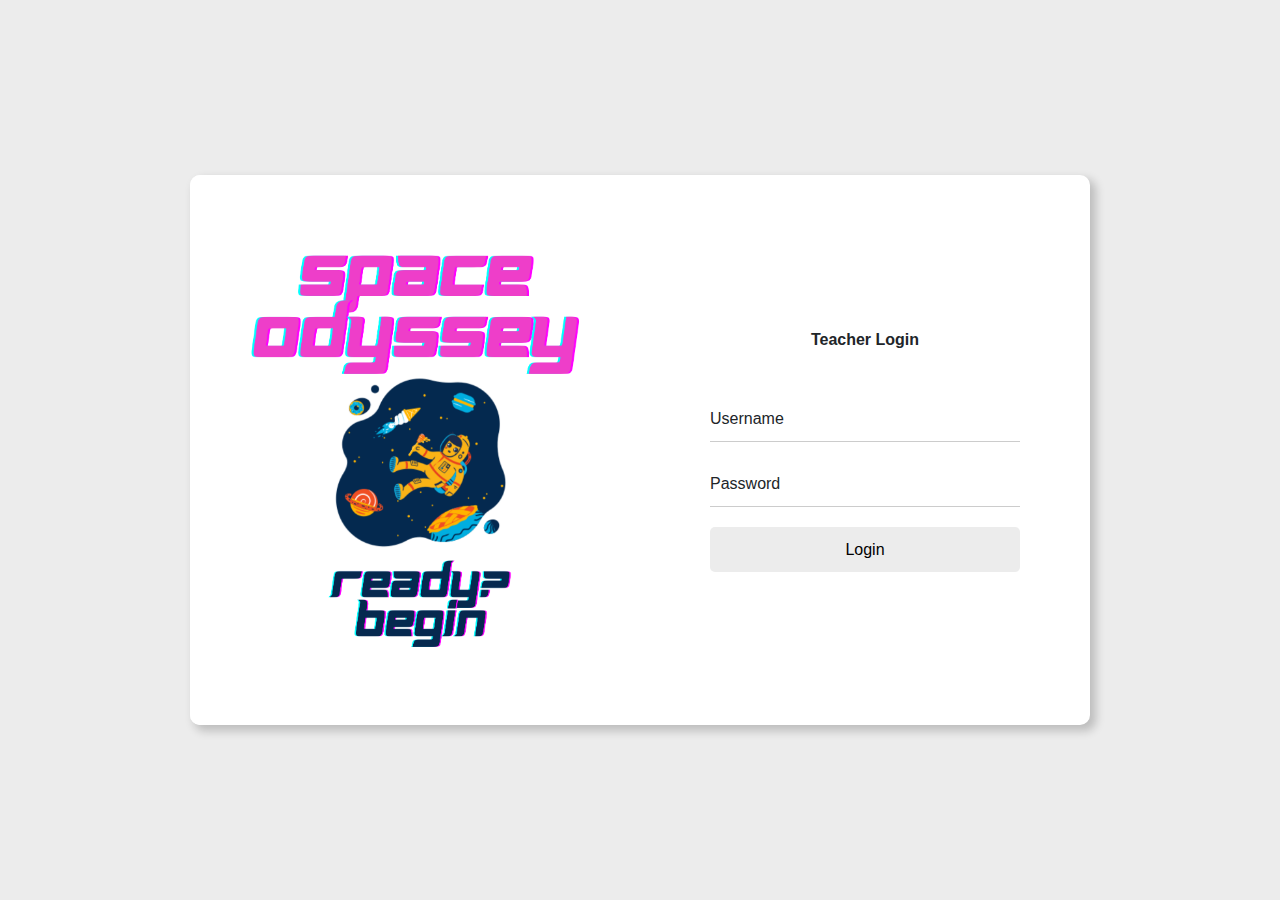
==== commit f4b5ea54: "update dashboard" ====
--- a/index.html
+++ b/index.html
@@ -4,7 +4,7 @@
     <meta charset="UTF-8">
     <meta http-equiv="X-UA-Compatible" content="IE=edge">
     <meta name="viewport" content="width=device-width, initial-scale=1.0">
-    <link rel="stylesheet" href="style.css">
+    <link rel="stylesheet" href="/css/style.css">
     <link rel="stylesheet" href="https://cdn.jsdelivr.net/npm/bootstrap@5.2.3/dist/css/bootstrap.min.css">
     <title>Login | SpaceOdyssey Teacher</title>
 </head>
--- a/css/style.css
+++ b/css/style.css
@@ -0,0 +1,167 @@
+@import url('https://fonts.googleapis.com/css2?family=Nunito:wght@400;600;800&display=swap');
+
+*{
+    font-family: 'Poppins', sans-serif;
+}
+.wrapper{
+    /* display: grid; */
+    /* background: #a62323; */
+    background: #ececec;
+    padding: 0 20px 0 20px;
+}
+.heading{
+    display: flex;
+    justify-content: center;
+    /* padding-top: 18vh; */
+}
+h1{
+    font-weight: 800;
+    font-size: 1.8rem;
+}
+.main{
+    /* display: grid;
+    grid-template-rows: 0.25fr 2fr;
+    grid-gap : 0; */
+    display: flex;
+    justify-content: center;
+    align-items: center;
+    min-height: 100vh;
+}
+.row{
+    width: 900px;
+    height: 550px;
+    border-radius: 10px;
+    background: #fff;
+    box-shadow: 5px 5px 10px 1px rgba(0,0,0,0.2);
+}
+.side-image{
+    background-image: url("/images/loginbg.png");
+    background-position: center;
+    background-size: cover;
+    background-repeat: no-repeat;
+    position: relative;
+    border-radius: 10px 0 0 10px;
+}
+img{
+    width: 35px;
+    position: absolute;
+    top: 30px;
+    left: 30px;
+}
+.text{
+    position: absolute;
+    top: 50%;
+    left: 50%;
+    transform: translate(-50%, -50%);
+}
+.text p{
+    color: #fff;
+    font-size: 18px;
+}
+i{
+    font-weight: 400;
+    font-size: 15px;
+}
+.right{
+    display: flex;
+    justify-content: center;
+    align-items: center;
+    position: relative;
+}
+.input-box{
+    width: 330px;
+    box-sizing: border-box;
+}
+.input-box header{
+    font-weight: 700;
+    text-align: center;
+    margin-bottom: 45px;
+}
+.input-field{
+    display: flex;
+    flex-direction: column;
+    position: relative;
+    padding: 0 10px 0 10px;
+}
+.input{
+    height: 45px;
+    width: 100%;
+    background: transparent;
+    border: none;
+    border-bottom: 1px solid rgba(0,0,0,0.2);
+    outline: none;
+    margin-bottom: 20px;
+    color: #40414a;
+}
+.input-box .input-field label{
+    position: absolute;
+    top: 10px;
+    left: 10px;
+    pointer-events: none;
+    transition: .5s;
+}
+.input-field .input:focus ~ label{
+    top: -10px;
+    font-size: 13px;
+}
+.input-field .input:valid ~ label{
+    top: -10px;
+    font-size: 13px;
+    color: #5d5076;
+}
+.input-field .input:focus, .input-field .input:valid{
+    border-bottom: 1px solid #743ae1;
+}
+.submit{
+    border: none;
+    outline: none;
+    height: 45px;
+    background: #ececec;
+    border-radius: 5px;
+    transition: .4s;
+}
+.submit:hover{
+    background: rgba(37, 95, 156,0.9);
+    color: #fff;
+}
+.errormsg{
+    text-align: center;
+    font-size: small;
+    margin-top: 25px;
+    display: none;
+}
+span a{
+    text-decoration: none;
+    font-weight: 700;
+    color: #000;
+    transition: .5s;
+}
+span a:hover{
+    text-decoration: underline;
+    color: #000;
+}
+@media only screen and (max-width: 768px){
+    .side-image{
+        border-radius: 10px 10px 0 0;
+    }
+    img{
+        width: 35px;
+        position: absolute;
+        top: 20px;
+        left: 47%;
+    }
+    .text{
+        position: absolute;
+        top: 70%;
+        text-align: center;
+    }
+    .text p,i{
+        font-size: 17px;
+    }
+    .row{
+        max-width: 420px;
+        width: 100%;
+    }
+}
+/* ------------------------------------------------------------------- */
+
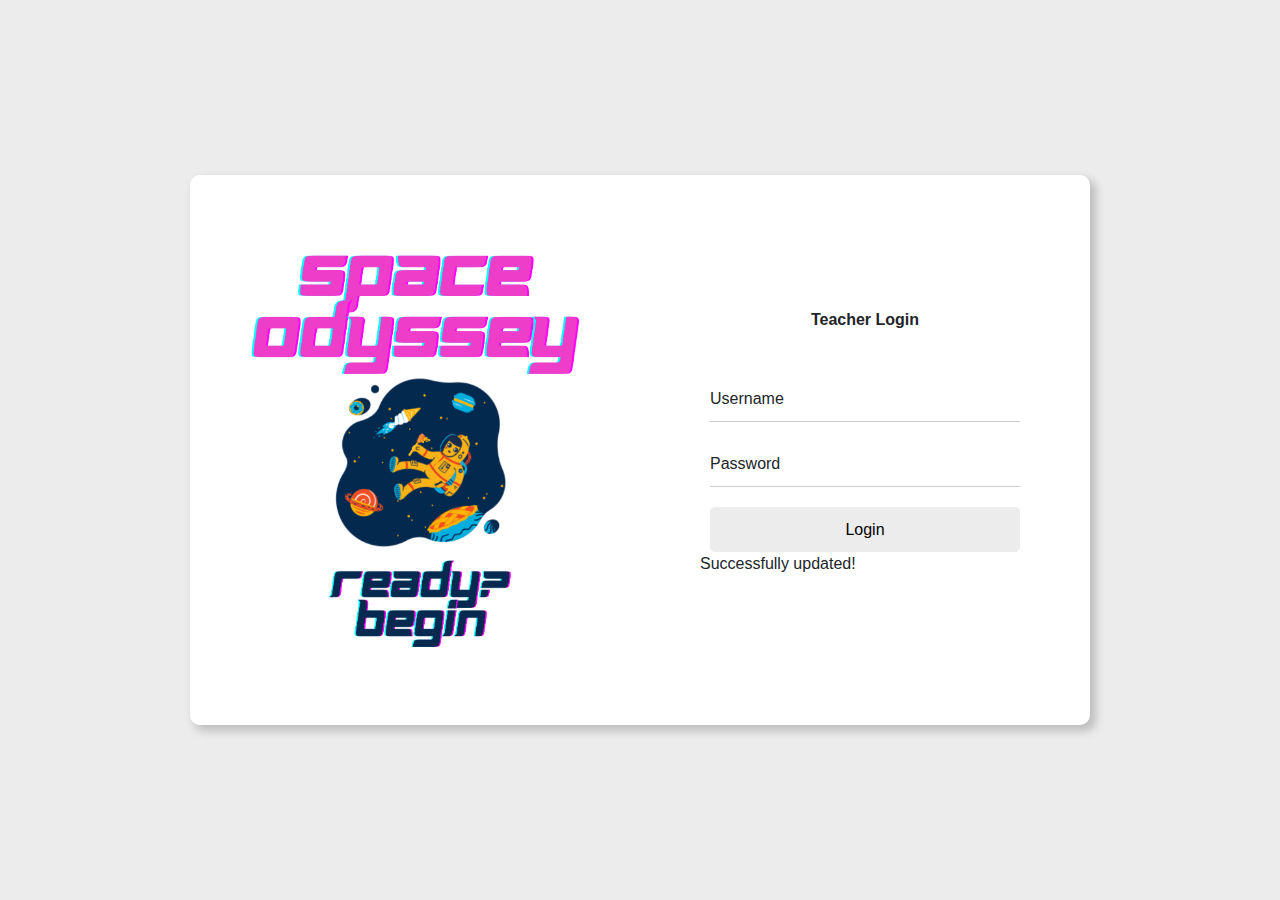
==== commit a1145672: "update question submission message" ====
--- a/index.html
+++ b/index.html
@@ -30,11 +30,14 @@
                             <label for="email">Username</label>
                         </div>
                         <div class="input-field">
-                            <input type="password" class="input" id="password" required>
+                            <input type="password" class="input" id="password" required autocomplete="off">
                             <label for="password">Password</label>
                         </div>
                         <div class="input-field">
                             <input type="submit" class="submit" id="submit" value="Login">                            
+                        </div>
+                        <div class="successmsg">
+                            <p>Successfully updated!</p>
                         </div>
                         <div class="errormsg">
                             <p>Incorrect username or password!</p>
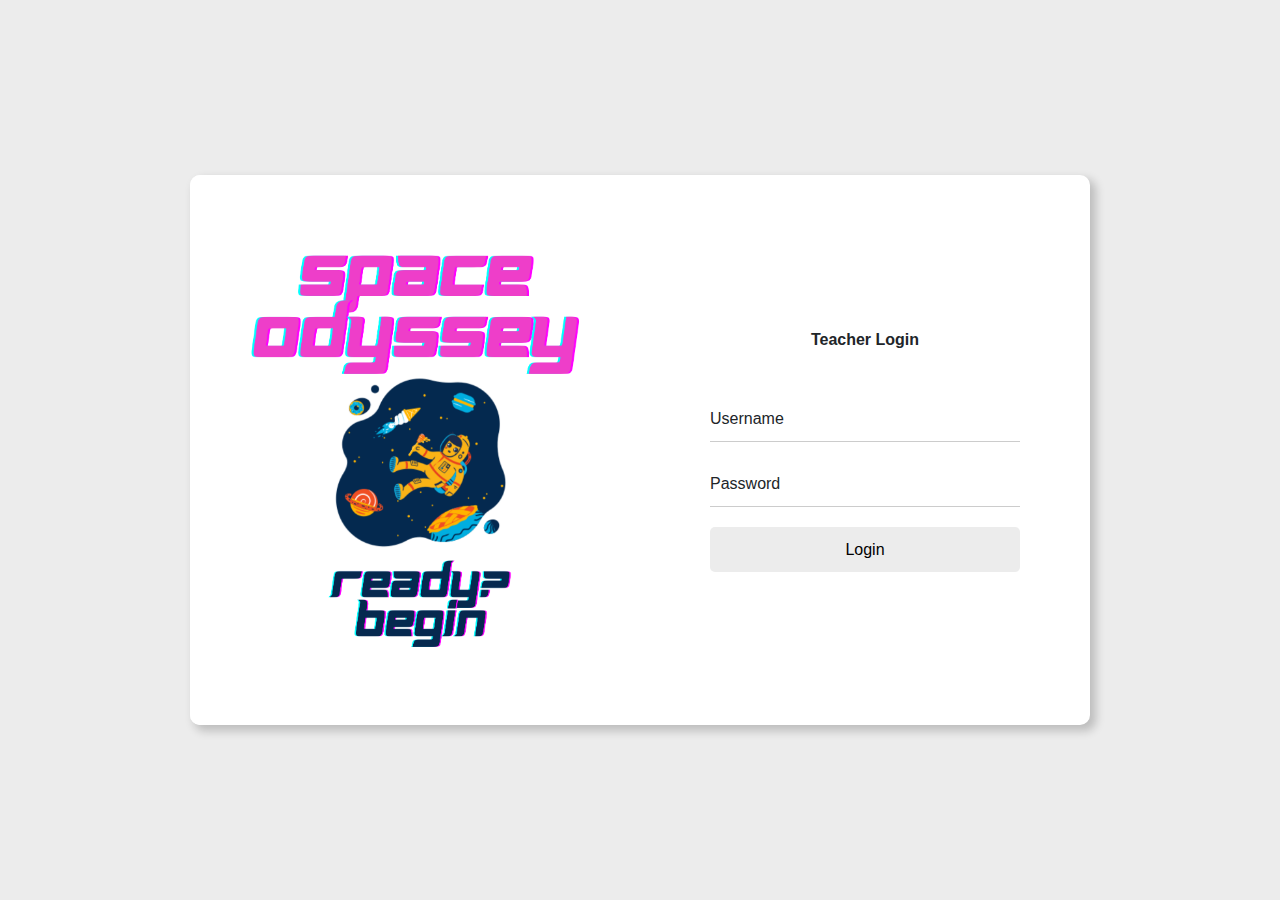
==== commit 360204b9: "fix message question" ====
--- a/index.html
+++ b/index.html
@@ -36,9 +36,6 @@
                         <div class="input-field">
                             <input type="submit" class="submit" id="submit" value="Login">                            
                         </div>
-                        <div class="successmsg">
-                            <p>Successfully updated!</p>
-                        </div>
                         <div class="errormsg">
                             <p>Incorrect username or password!</p>
                         </div>
